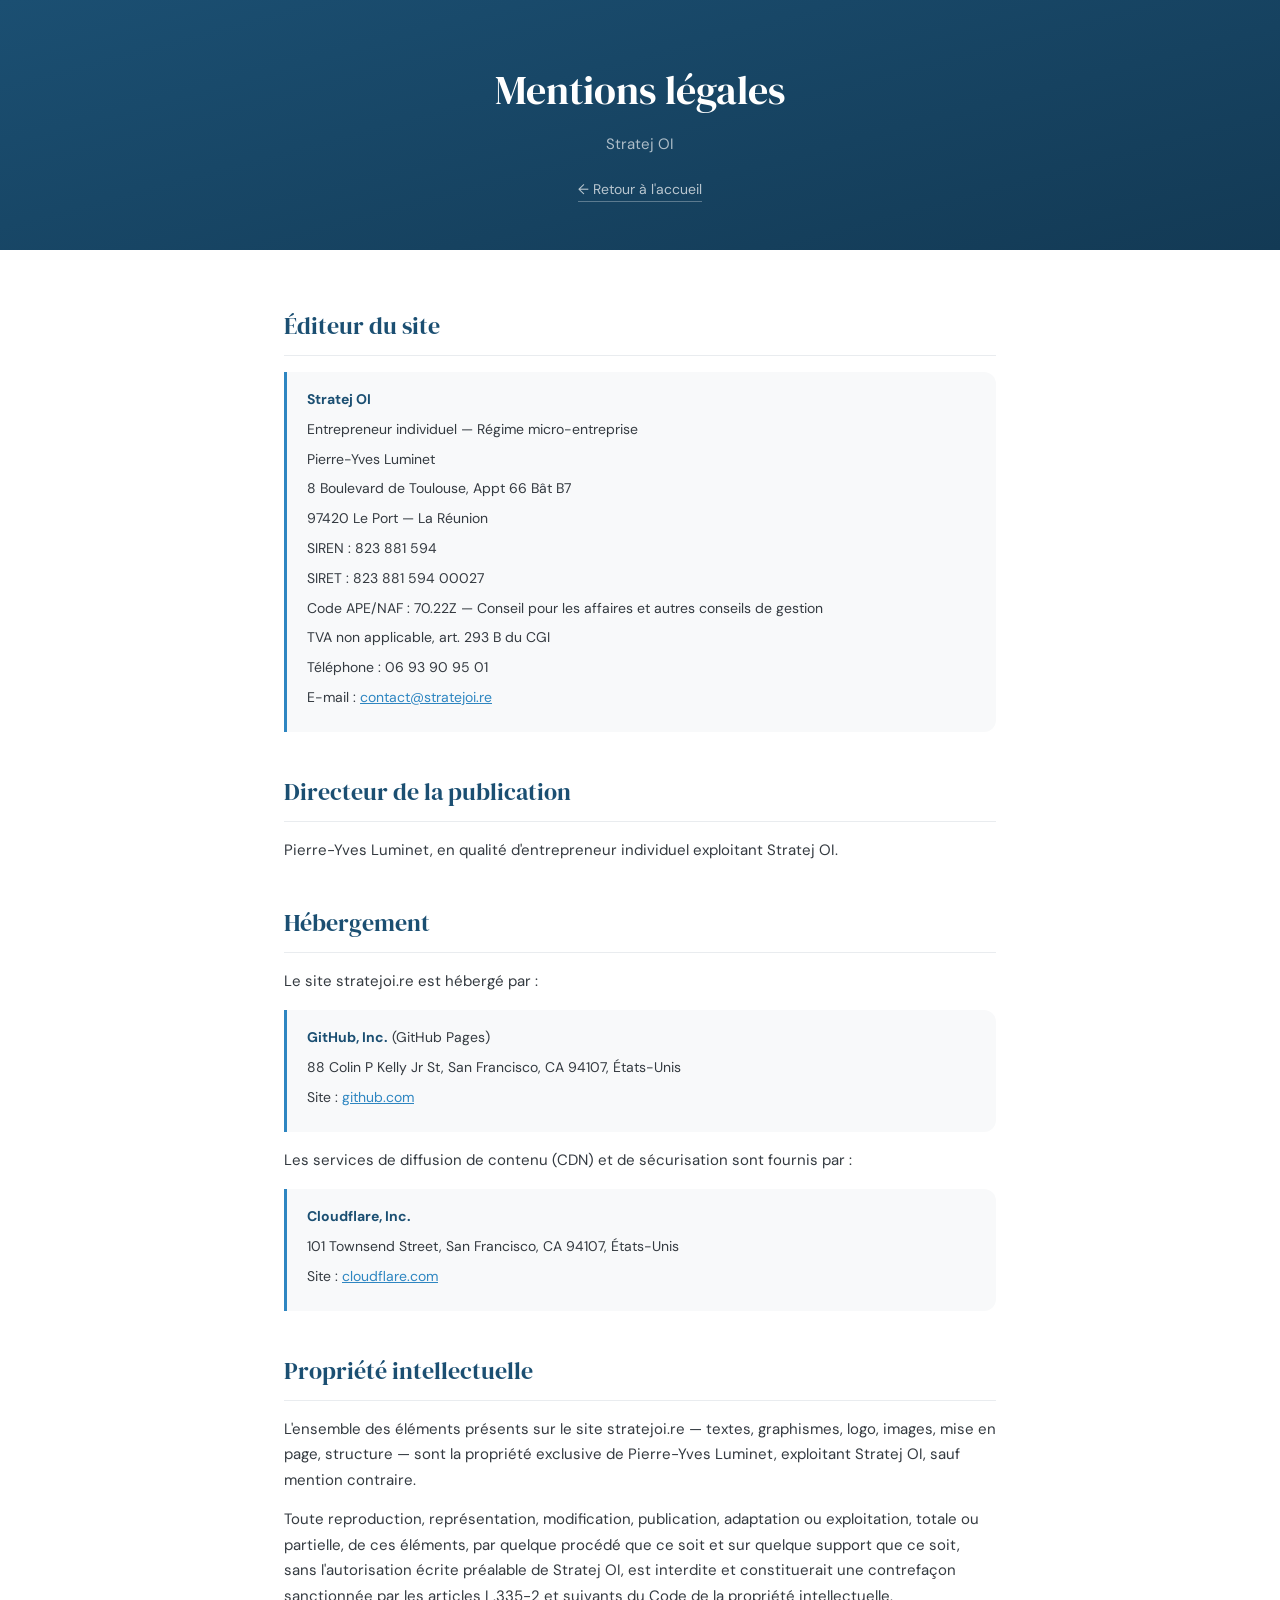
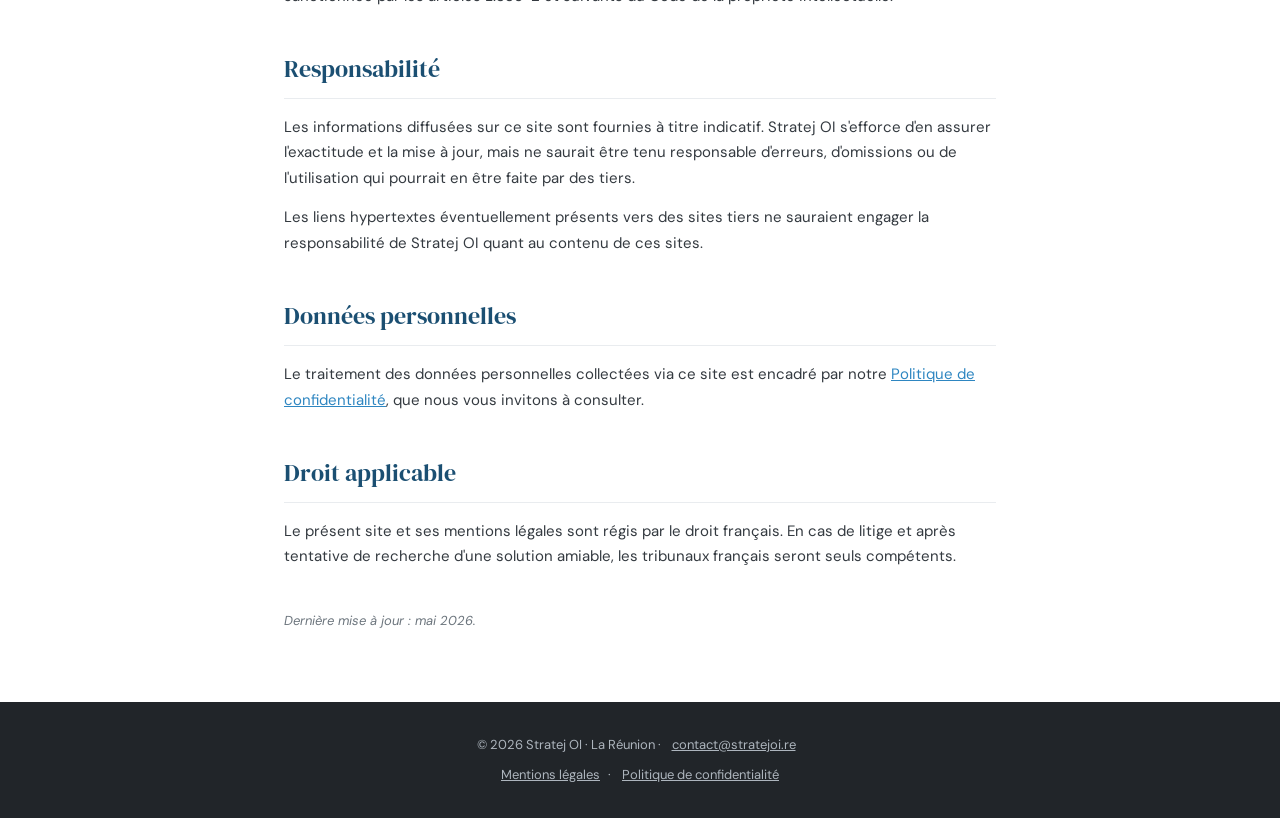
==== mentions-legales.html @ 87c11c55 "Add files via upload Ajout des mentions légales et politique de confidentialité  - Création des pa" ====
<!DOCTYPE html>
<html lang="fr">
<head>
<meta charset="UTF-8">
<meta name="viewport" content="width=device-width, initial-scale=1.0">
<title>Mentions légales — Stratej OI</title>
<meta name="robots" content="noindex,follow">
<link href="https://fonts.googleapis.com/css2?family=DM+Sans:wght@400;500;600;700&family=DM+Serif+Display&display=swap" rel="stylesheet">
<style>
:root {
  --navy: #1B4F72;
  --navy-dark: #133A55;
  --blue: #2E86C1;
  --blue-light: #EBF5FB;
  --orange: #E67E22;
  --white: #FFFFFF;
  --gray-50: #F8F9FA;
  --gray-200: #E9ECEF;
  --gray-400: #ADB5BD;
  --gray-600: #6C757D;
  --gray-800: #343A40;
  --gray-900: #212529;
  --radius: 12px;
}

* { margin: 0; padding: 0; box-sizing: border-box; }

body {
  font-family: 'DM Sans', sans-serif;
  color: var(--gray-900);
  background: var(--white);
  line-height: 1.7;
  -webkit-font-smoothing: antialiased;
}

.legal-hero {
  background: linear-gradient(165deg, var(--navy) 0%, var(--navy-dark) 100%);
  padding: 56px 24px 48px;
  text-align: center;
  color: var(--white);
}

.legal-hero h1 {
  font-family: 'DM Serif Display', serif;
  font-size: clamp(28px, 4vw, 40px);
  font-weight: 400;
  margin-bottom: 8px;
}

.legal-hero .subtitle {
  color: rgba(255,255,255,0.65);
  font-size: 15px;
}

.legal-hero .back-link {
  display: inline-block;
  margin-top: 20px;
  color: rgba(255,255,255,0.7);
  text-decoration: none;
  font-size: 14px;
  border-bottom: 1px solid rgba(255,255,255,0.3);
  transition: color 0.2s;
}

.legal-hero .back-link:hover {
  color: var(--white);
}

main {
  max-width: 760px;
  margin: 0 auto;
  padding: 56px 24px;
}

main h2 {
  font-family: 'DM Serif Display', serif;
  font-size: 24px;
  color: var(--navy);
  font-weight: 400;
  margin-top: 40px;
  margin-bottom: 16px;
  padding-bottom: 8px;
  border-bottom: 1px solid var(--gray-200);
}

main h2:first-child {
  margin-top: 0;
}

main h3 {
  font-size: 17px;
  font-weight: 600;
  color: var(--navy);
  margin-top: 24px;
  margin-bottom: 8px;
}

main p {
  margin-bottom: 14px;
  color: var(--gray-800);
  font-size: 15px;
}

main ul {
  margin: 12px 0 18px 20px;
  color: var(--gray-800);
  font-size: 15px;
}

main ul li {
  margin-bottom: 6px;
}

main a {
  color: var(--blue);
  text-decoration: underline;
}

main a:hover {
  color: var(--navy);
}

.info-block {
  background: var(--gray-50);
  border-left: 3px solid var(--blue);
  padding: 16px 20px;
  border-radius: 0 var(--radius) var(--radius) 0;
  margin: 16px 0;
}

.info-block p {
  margin-bottom: 6px;
  font-size: 14px;
}

.info-block strong {
  color: var(--navy);
}

footer {
  text-align: center;
  padding: 32px 24px;
  font-size: 13px;
  color: var(--gray-400);
  background: var(--gray-900);
}

footer a {
  color: var(--gray-400);
  text-decoration: underline;
  margin: 0 8px;
}

footer a:hover {
  color: rgba(255,255,255,0.8);
}

.footer-links {
  margin-top: 8px;
}

@media (max-width: 640px) {
  .legal-hero { padding: 40px 20px 36px; }
  main { padding: 40px 20px; }
}
</style>
</head>
<body>

<section class="legal-hero">
  <h1>Mentions légales</h1>
  <p class="subtitle">Stratej OI</p>
  <a href="/" class="back-link">← Retour à l'accueil</a>
</section>

<main>

  <h2>Éditeur du site</h2>
  <div class="info-block">
    <p><strong>Stratej OI</strong></p>
    <p>Entrepreneur individuel — Régime micro-entreprise</p>
    <p>Pierre-Yves Luminet</p>
    <p>8 Boulevard de Toulouse, Appt 66 Bât B7</p>
    <p>97420 Le Port — La Réunion</p>
    <p>SIREN : 823 881 594</p>
    <p>SIRET : 823 881 594 00027</p>
    <p>Code APE/NAF : 70.22Z — Conseil pour les affaires et autres conseils de gestion</p>
    <p>TVA non applicable, art. 293 B du CGI</p>
    <p>Téléphone : 06 93 90 95 01</p>
    <p>E-mail : <a href="mailto:contact@stratejoi.re">contact@stratejoi.re</a></p>
  </div>

  <h2>Directeur de la publication</h2>
  <p>Pierre-Yves Luminet, en qualité d'entrepreneur individuel exploitant Stratej OI.</p>

  <h2>Hébergement</h2>
  <p>Le site stratejoi.re est hébergé par :</p>
  <div class="info-block">
    <p><strong>GitHub, Inc.</strong> (GitHub Pages)</p>
    <p>88 Colin P Kelly Jr St, San Francisco, CA 94107, États-Unis</p>
    <p>Site : <a href="https://github.com" target="_blank" rel="noopener">github.com</a></p>
  </div>
  <p>Les services de diffusion de contenu (CDN) et de sécurisation sont fournis par :</p>
  <div class="info-block">
    <p><strong>Cloudflare, Inc.</strong></p>
    <p>101 Townsend Street, San Francisco, CA 94107, États-Unis</p>
    <p>Site : <a href="https://www.cloudflare.com" target="_blank" rel="noopener">cloudflare.com</a></p>
  </div>

  <h2>Propriété intellectuelle</h2>
  <p>L'ensemble des éléments présents sur le site stratejoi.re — textes, graphismes, logo, images, mise en page, structure — sont la propriété exclusive de Pierre-Yves Luminet, exploitant Stratej OI, sauf mention contraire.</p>
  <p>Toute reproduction, représentation, modification, publication, adaptation ou exploitation, totale ou partielle, de ces éléments, par quelque procédé que ce soit et sur quelque support que ce soit, sans l'autorisation écrite préalable de Stratej OI, est interdite et constituerait une contrefaçon sanctionnée par les articles L.335-2 et suivants du Code de la propriété intellectuelle.</p>

  <h2>Responsabilité</h2>
  <p>Les informations diffusées sur ce site sont fournies à titre indicatif. Stratej OI s'efforce d'en assurer l'exactitude et la mise à jour, mais ne saurait être tenu responsable d'erreurs, d'omissions ou de l'utilisation qui pourrait en être faite par des tiers.</p>
  <p>Les liens hypertextes éventuellement présents vers des sites tiers ne sauraient engager la responsabilité de Stratej OI quant au contenu de ces sites.</p>

  <h2>Données personnelles</h2>
  <p>Le traitement des données personnelles collectées via ce site est encadré par notre <a href="politique-confidentialite.html">Politique de confidentialité</a>, que nous vous invitons à consulter.</p>

  <h2>Droit applicable</h2>
  <p>Le présent site et ses mentions légales sont régis par le droit français. En cas de litige et après tentative de recherche d'une solution amiable, les tribunaux français seront seuls compétents.</p>

  <p style="margin-top: 40px; font-size: 13px; color: var(--gray-600); font-style: italic;">Dernière mise à jour : mai 2026.</p>

</main>

<footer>
  <p>© 2026 Stratej OI · La Réunion · <a href="mailto:contact@stratejoi.re">contact@stratejoi.re</a></p>
  <div class="footer-links">
    <a href="mentions-legales.html">Mentions légales</a>·
    <a href="politique-confidentialite.html">Politique de confidentialité</a>
  </div>
</footer>

</body>
</html>
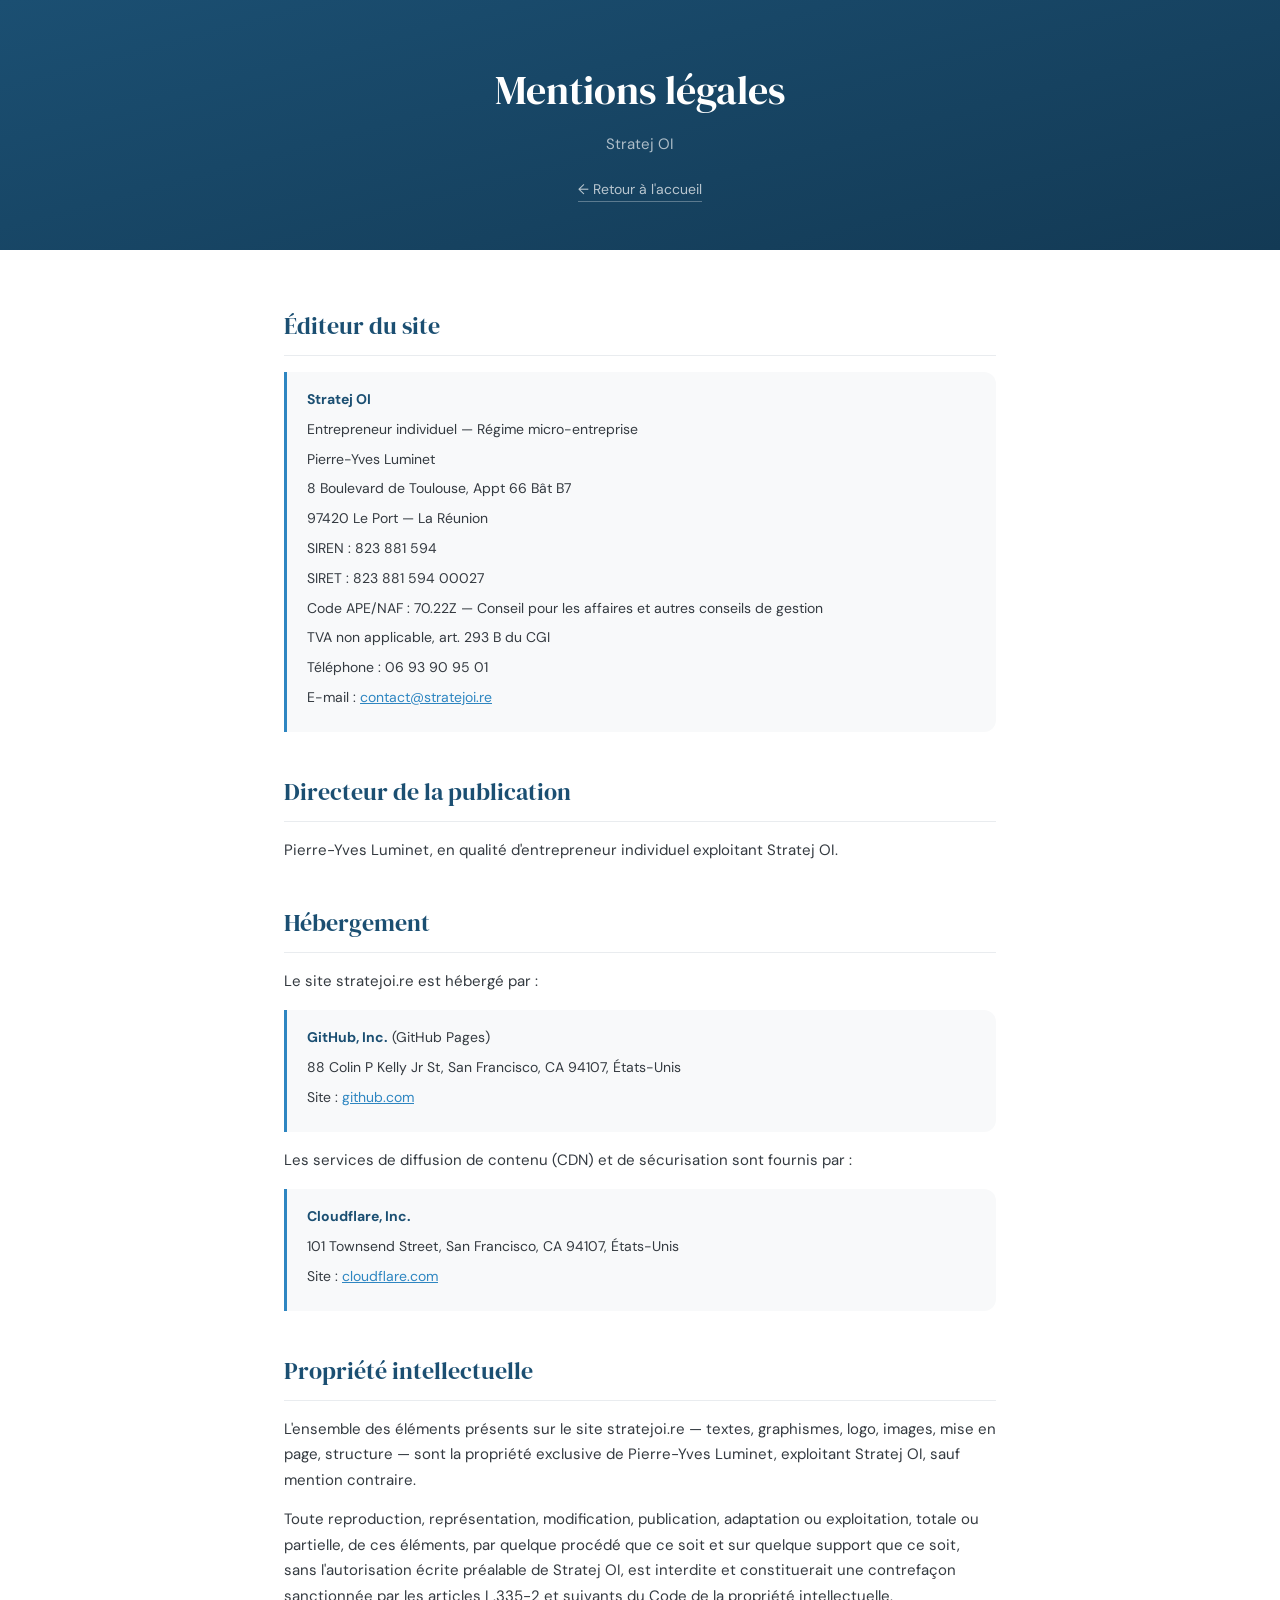
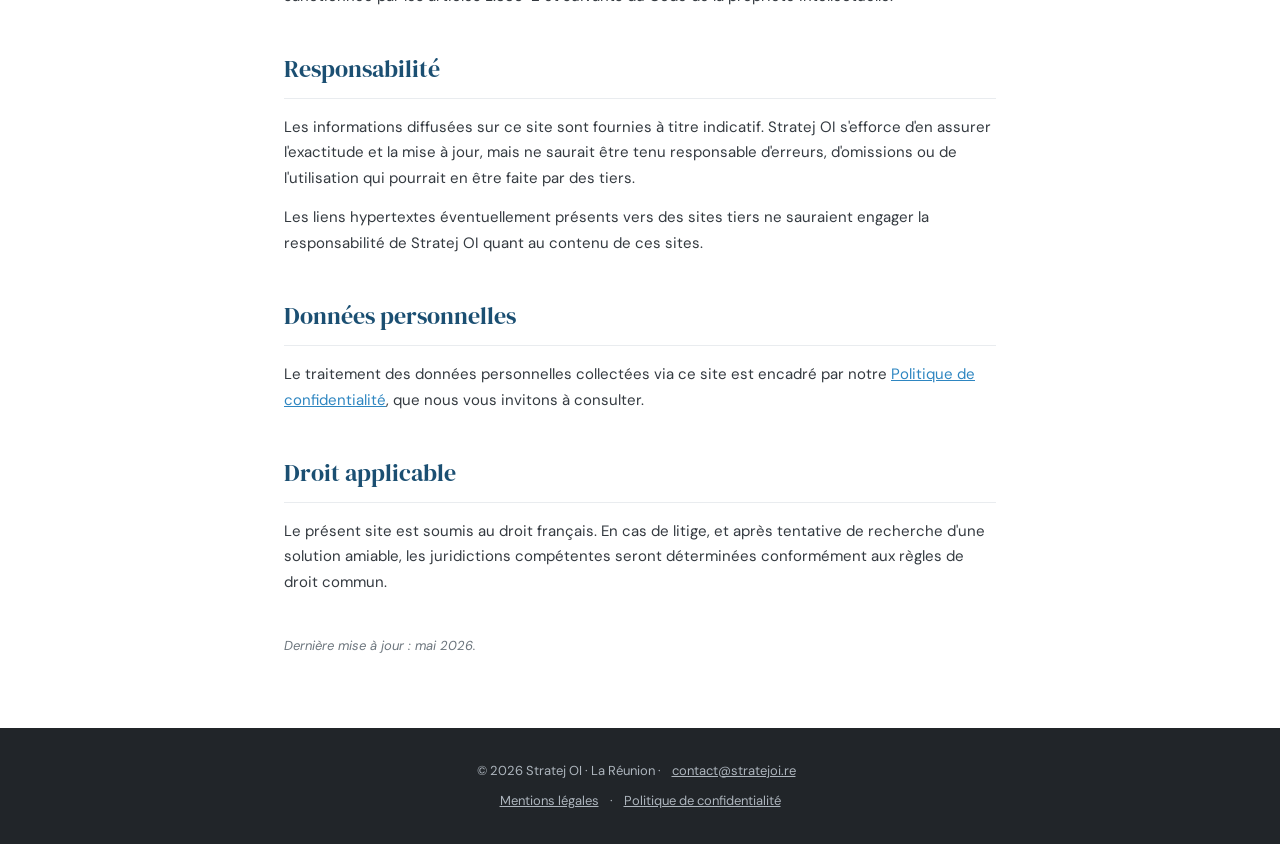
==== commit 6fc4e0e5: "Add files via upload" ====
--- a/mentions-legales.html
+++ b/mentions-legales.html
@@ -219,7 +219,7 @@
   <p>Le traitement des données personnelles collectées via ce site est encadré par notre <a href="politique-confidentialite.html">Politique de confidentialité</a>, que nous vous invitons à consulter.</p>
 
   <h2>Droit applicable</h2>
-  <p>Le présent site et ses mentions légales sont régis par le droit français. En cas de litige et après tentative de recherche d'une solution amiable, les tribunaux français seront seuls compétents.</p>
+  <p>Le présent site est soumis au droit français. En cas de litige, et après tentative de recherche d'une solution amiable, les juridictions compétentes seront déterminées conformément aux règles de droit commun.</p>
 
   <p style="margin-top: 40px; font-size: 13px; color: var(--gray-600); font-style: italic;">Dernière mise à jour : mai 2026.</p>
 
@@ -228,7 +228,7 @@
 <footer>
   <p>© 2026 Stratej OI · La Réunion · <a href="mailto:contact@stratejoi.re">contact@stratejoi.re</a></p>
   <div class="footer-links">
-    <a href="mentions-legales.html">Mentions légales</a>·
+    <a href="mentions-legales.html">Mentions légales</a> ·
     <a href="politique-confidentialite.html">Politique de confidentialité</a>
   </div>
 </footer>
